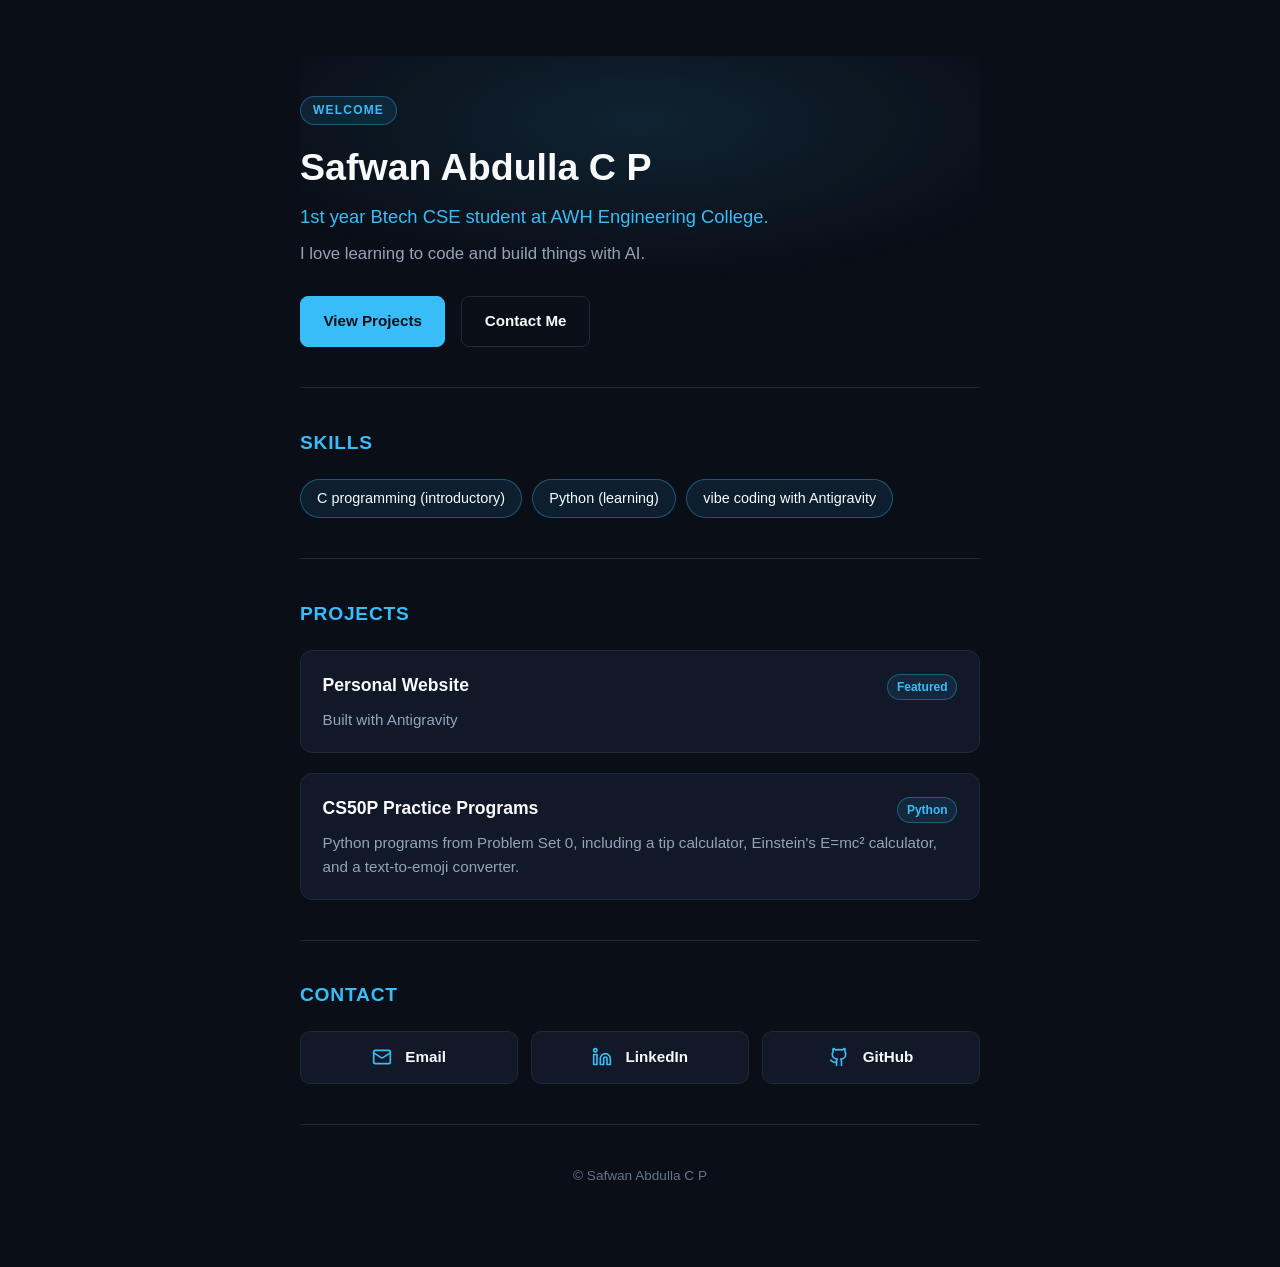
==== index.html @ e9094ead "Add files via upload" ====
<!DOCTYPE html>
<html lang="en">
<head>
  <meta charset="UTF-8">
  <meta name="viewport" content="width=device-width, initial-scale=1.0">
  <title>Safwan Abdulla C P | Personal Website</title>
  <meta name="description" content="Personal website of Safwan Abdulla C P - 1st year Btech CSE student at AWH Engineering College.">
  <link rel="stylesheet" href="style.css">
</head>
<body>
  <div class="page-wrapper">
    <!-- Hero Section -->
    <header class="hero-section fade-in-section">
      <div class="hero-badge">Welcome</div>
      <h1 class="hero-name">Safwan Abdulla C P</h1>
      <p class="hero-tagline">1st year Btech CSE student at AWH Engineering College.</p>
      <p class="hero-bio">I love learning to code and build things with AI.</p>
      <div class="hero-actions">
        <a href="#projects" class="btn btn-primary">View Projects</a>
        <a href="#contact" class="btn btn-secondary">Contact Me</a>
      </div>
    </header>

    <main class="content-container">
      <!-- Skills Section -->
      <section class="section fade-in-section" id="skills">
        <h2 class="section-title">Skills</h2>
        <div class="skills-tags">
          <span class="skill-tag">C programming (introductory)</span>
          <span class="skill-tag">Python (learning)</span>
          <span class="skill-tag">vibe coding with Antigravity</span>
        </div>
      </section>

      <!-- Projects Section -->
      <section class="section fade-in-section" id="projects">
        <h2 class="section-title">Projects</h2>
        <div class="projects-grid">
          <article class="project-card">
            <div class="project-header">
              <h3 class="project-title">Personal Website</h3>
              <span class="project-accent">Featured</span>
            </div>
            <p class="project-desc">Built with Antigravity</p>
          </article>

          <article class="project-card">
            <div class="project-header">
              <h3 class="project-title">CS50P Practice Programs</h3>
              <span class="project-accent">Python</span>
            </div>
            <p class="project-desc">Python programs from Problem Set 0, including a tip calculator, Einstein's E=mc² calculator, and a text-to-emoji converter.</p>
          </article>
        </div>
      </section>

      <!-- Contact Section -->
      <section class="section fade-in-section" id="contact">
        <h2 class="section-title">Contact</h2>
        <div class="contact-buttons">
          <a href="mailto:sfwn28@gmail.com" class="btn-contact" aria-label="Send email to sfwn28@gmail.com">
            <svg class="contact-icon" xmlns="http://www.w3.org/2000/svg" width="20" height="20" viewBox="0 0 24 24" fill="none" stroke="currentColor" stroke-width="2" stroke-linecap="round" stroke-linejoin="round" aria-hidden="true">
              <rect width="20" height="16" x="2" y="4" rx="2"/>
              <path d="m22 7-8.97 5.7a1.94 1.94 0 0 1-2.06 0L2 7"/>
            </svg>
            <span>Email</span>
          </a>

          <a href="https://www.linkedin.com/in/safwan-abdulla-c-p-3a9ba5407" target="_blank" rel="noopener noreferrer" class="btn-contact" aria-label="Visit LinkedIn profile of Safwan Abdulla C P">
            <svg class="contact-icon" xmlns="http://www.w3.org/2000/svg" width="20" height="20" viewBox="0 0 24 24" fill="none" stroke="currentColor" stroke-width="2" stroke-linecap="round" stroke-linejoin="round" aria-hidden="true">
              <path d="M16 8a6 6 0 0 1 6 6v7h-4v-7a2 2 0 0 0-2-2 2 2 0 0 0-2 2v7h-4v-7a6 6 0 0 1 6-6z"/>
              <rect width="4" height="12" x="2" y="9"/>
              <circle cx="4" cy="4" r="2"/>
            </svg>
            <span>LinkedIn</span>
          </a>

          <a href="https://github.com/safwan-codess" target="_blank" rel="noopener noreferrer" class="btn-contact" aria-label="Visit GitHub profile of safwan-codess">
            <svg class="contact-icon" xmlns="http://www.w3.org/2000/svg" width="20" height="20" viewBox="0 0 24 24" fill="none" stroke="currentColor" stroke-width="2" stroke-linecap="round" stroke-linejoin="round" aria-hidden="true">
              <path d="M15 22v-4a4.8 4.8 0 0 0-1-3.5c3 0 6-2 6-5.5.08-1.25-.27-2.48-1-3.5.28-1.15.28-2.35 0-3.5 0 0-1 0-3 1.5-2.64-.5-5.36-.5-8 0C6 2 5 2 5 2c-.3 1.15-.3 2.35 0 3.5A5.403 5.403 0 0 0 4 9c0 3.5 3 5.5 6 5.5-.39.49-.68 1.05-.85 1.65-.17.6-.22 1.23-.15 1.85v4"/>
              <path d="M9 18c-4.51 2-5-2-7-2"/>
            </svg>
            <span>GitHub</span>
          </a>
        </div>
      </section>
    </main>

    <footer class="footer">
      <p>&copy; Safwan Abdulla C P</p>
    </footer>
  </div>

  <script src="script.js"></script>
</body>
</html>
---- style.css ----
/* Modern Dark Theme with Electric Blue Accent - Mobile First */

*,
*::before,
*::after {
  box-sizing: border-box;
  margin: 0;
  padding: 0;
}

:root {
  /* Dark Theme Palette */
  --bg-main: #0a0e17;
  --bg-card: #111827;
  --bg-card-hover: #162032;
  --border-color: #1e293b;
  --border-focus: #38bdf8;
  
  /* Electric Blue Accent */
  --accent: #38bdf8;
  --accent-hover: #0ea5e9;
  --accent-tint: rgba(56, 189, 248, 0.1);
  --accent-border: rgba(56, 189, 248, 0.35);
  --accent-glow: 0 0 25px rgba(56, 189, 248, 0.18);

  /* Typography Colors */
  --text-primary: #f8fafc;
  --text-secondary: #94a3b8;
  --text-muted: #64748b;

  --font-family: -apple-system, BlinkMacSystemFont, "Segoe UI", Roboto, "Helvetica Neue", Arial, sans-serif;
  --transition-smooth: 0.25s cubic-bezier(0.16, 1, 0.3, 1);
}

html {
  scroll-behavior: smooth;
  background-color: var(--bg-main);
}

body {
  background-color: var(--bg-main);
  color: var(--text-primary);
  font-family: var(--font-family);
  line-height: 1.6;
  padding: 1.5rem 1rem;
  min-height: 100vh;
  -webkit-font-smoothing: antialiased;
}

.page-wrapper {
  width: 100%;
  max-width: 680px;
  margin: 0 auto;
}

/* Hero Section */
.hero-section {
  position: relative;
  padding: 2.5rem 0 2.5rem;
  border-bottom: 1px solid var(--border-color);
  background: radial-gradient(ellipse 85% 65% at 50% 20%, rgba(56, 189, 248, 0.12) 0%, rgba(10, 14, 23, 0) 75%);
}

.hero-badge {
  display: inline-block;
  font-size: 0.75rem;
  font-weight: 600;
  text-transform: uppercase;
  letter-spacing: 0.1em;
  color: var(--accent);
  background-color: var(--accent-tint);
  border: 1px solid var(--accent-border);
  padding: 0.25rem 0.75rem;
  border-radius: 9999px;
  margin-bottom: 1.25rem;
}

.hero-name {
  font-size: 1.85rem;
  font-weight: 600;
  line-height: 1.2;
  letter-spacing: normal;
  color: var(--text-primary);
  margin-bottom: 0.75rem;
}

.hero-tagline {
  font-size: 1.05rem;
  font-weight: 500;
  color: var(--accent);
  margin-bottom: 0.6rem;
}

.hero-bio {
  font-size: 0.95rem;
  color: var(--text-secondary);
  margin-bottom: 1.75rem;
  max-width: 540px;
}

.hero-actions {
  display: flex;
  flex-direction: column;
  gap: 0.75rem;
}

/* Buttons */
.btn {
  display: inline-flex;
  align-items: center;
  justify-content: center;
  padding: 0.75rem 1.4rem;
  font-size: 0.95rem;
  font-weight: 600;
  border-radius: 8px;
  text-decoration: none;
  cursor: pointer;
  transition: transform var(--transition-smooth), background-color var(--transition-smooth), border-color var(--transition-smooth), box-shadow var(--transition-smooth);
}

.btn-primary {
  background-color: var(--accent);
  color: #0a0e17;
  border: 1px solid var(--accent);
}

.btn-primary:hover,
.btn-primary:focus {
  background-color: var(--accent-hover);
  border-color: var(--accent-hover);
  box-shadow: var(--accent-glow);
  transform: translateY(-2px);
}

.btn-secondary {
  background-color: transparent;
  color: var(--text-primary);
  border: 1px solid var(--border-color);
}

.btn-secondary:hover,
.btn-secondary:focus {
  border-color: var(--accent);
  color: var(--accent);
  background-color: var(--accent-tint);
  transform: translateY(-2px);
}

/* Section Common */
.section {
  padding: 2.5rem 0;
  border-bottom: 1px solid var(--border-color);
}

.section-title {
  font-size: 1.2rem;
  font-weight: 700;
  letter-spacing: 0.04em;
  text-transform: uppercase;
  color: var(--accent);
  margin-bottom: 1.25rem;
}

/* Skills - Rounded Colored Tags */
.skills-tags {
  display: flex;
  flex-wrap: wrap;
  gap: 0.65rem;
}

.skill-tag {
  display: inline-flex;
  align-items: center;
  font-size: 0.9rem;
  font-weight: 500;
  color: var(--text-primary);
  background-color: var(--accent-tint);
  border: 1px solid var(--accent-border);
  padding: 0.45rem 1rem;
  border-radius: 9999px;
  transition: border-color var(--transition-smooth), background-color var(--transition-smooth);
}

.skill-tag:hover {
  border-color: var(--accent);
  background-color: rgba(56, 189, 248, 0.18);
}

/* Projects Cards & Subtle Hover */
.projects-grid {
  display: flex;
  flex-direction: column;
  gap: 1.25rem;
}

.project-card {
  background-color: var(--bg-card);
  border: 1px solid var(--border-color);
  border-radius: 12px;
  padding: 1.25rem 1.35rem;
  transition: transform var(--transition-smooth), border-color var(--transition-smooth), box-shadow var(--transition-smooth);
}

.project-card:hover {
  transform: translateY(-4px);
  border-color: var(--accent-border);
  box-shadow: 0 10px 25px -5px rgba(0, 0, 0, 0.4), var(--accent-glow);
  background-color: var(--bg-card-hover);
}

.project-header {
  display: flex;
  align-items: baseline;
  justify-content: space-between;
  gap: 0.75rem;
  margin-bottom: 0.5rem;
}

.project-title {
  font-size: 1.1rem;
  font-weight: 700;
  color: var(--text-primary);
}

.project-accent {
  font-size: 0.75rem;
  font-weight: 600;
  color: var(--accent);
  background-color: var(--accent-tint);
  border: 1px solid var(--accent-border);
  padding: 0.15rem 0.55rem;
  border-radius: 9999px;
  white-space: nowrap;
}

.project-desc {
  font-size: 0.95rem;
  color: var(--text-secondary);
  line-height: 1.55;
}

/* Contact Clickable Buttons with Icons */
.contact-buttons {
  display: flex;
  flex-direction: column;
  gap: 0.85rem;
}

.btn-contact {
  display: flex;
  align-items: center;
  gap: 0.85rem;
  background-color: var(--bg-card);
  border: 1px solid var(--border-color);
  color: var(--text-primary);
  padding: 0.85rem 1.25rem;
  border-radius: 10px;
  text-decoration: none;
  font-size: 0.95rem;
  font-weight: 600;
  transition: transform var(--transition-smooth), border-color var(--transition-smooth), background-color var(--transition-smooth), box-shadow var(--transition-smooth);
}

.contact-icon {
  color: var(--accent);
  flex-shrink: 0;
}

.btn-contact:hover,
.btn-contact:focus {
  background-color: var(--bg-card-hover);
  border-color: var(--accent);
  color: var(--accent);
  transform: translateY(-2px);
  box-shadow: var(--accent-glow);
}

/* Footer */
.footer {
  padding: 2.5rem 0 1.5rem;
  text-align: center;
  font-size: 0.85rem;
  color: var(--text-muted);
}

/* Gentle Scroll Fade-in Animation */
.fade-in-section {
  opacity: 0;
  transform: translateY(20px);
  transition: opacity 0.6s cubic-bezier(0.16, 1, 0.3, 1), transform 0.6s cubic-bezier(0.16, 1, 0.3, 1);
  will-change: opacity, transform;
}

.fade-in-section.is-visible {
  opacity: 1;
  transform: translateY(0);
}

/* Accessibility: Respect Reduced Motion */
@media (prefers-reduced-motion: reduce) {
  html {
    scroll-behavior: auto;
  }
  .fade-in-section {
    opacity: 1 !important;
    transform: none !important;
    transition: none !important;
  }
  .btn,
  .project-card,
  .btn-contact,
  .skill-tag {
    transition: none !important;
    transform: none !important;
  }
}

/* Desktop enhancement (Mobile First base) */
@media (min-width: 640px) {
  body {
    padding: 3.5rem 2rem;
  }

  .hero-name {
    font-size: 2.35rem;
  }

  .hero-tagline {
    font-size: 1.15rem;
  }

  .hero-bio {
    font-size: 1.05rem;
  }

  .hero-actions {
    flex-direction: row;
    gap: 1rem;
  }

  .contact-buttons {
    flex-direction: row;
    flex-wrap: wrap;
  }

  .btn-contact {
    flex: 1 1 calc(33.333% - 0.85rem);
    justify-content: center;
  }
}
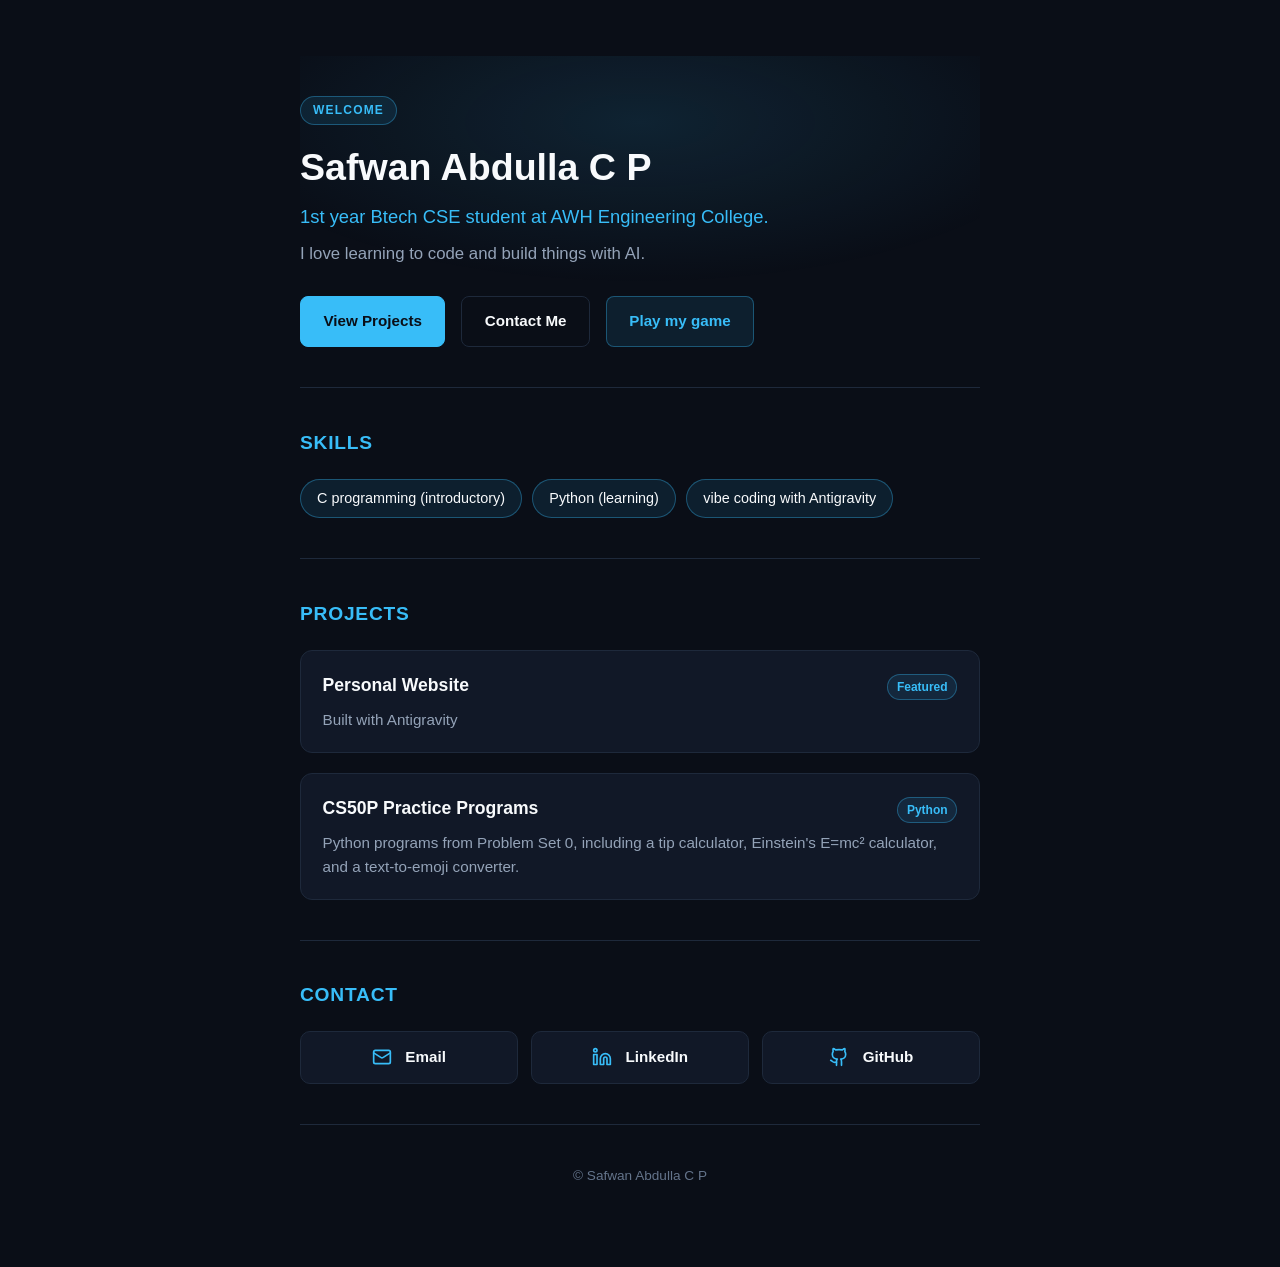
==== commit b11b6525: "Add files via upload" ====
--- a/index.html
+++ b/index.html
@@ -18,6 +18,7 @@
       <div class="hero-actions">
         <a href="#projects" class="btn btn-primary">View Projects</a>
         <a href="#contact" class="btn btn-secondary">Contact Me</a>
+        <a href="game.html" class="btn btn-game">Play my game</a>
       </div>
     </header>
 
--- a/style.css
+++ b/style.css
@@ -146,6 +146,21 @@
   transform: translateY(-2px);
 }
 
+.btn-game {
+  background-color: var(--accent-tint);
+  color: var(--accent);
+  border: 1px solid var(--accent-border);
+}
+
+.btn-game:hover,
+.btn-game:focus {
+  background-color: var(--accent);
+  color: #0a0e17;
+  border-color: var(--accent);
+  box-shadow: var(--accent-glow);
+  transform: translateY(-2px);
+}
+
 /* Section Common */
 .section {
   padding: 2.5rem 0;
